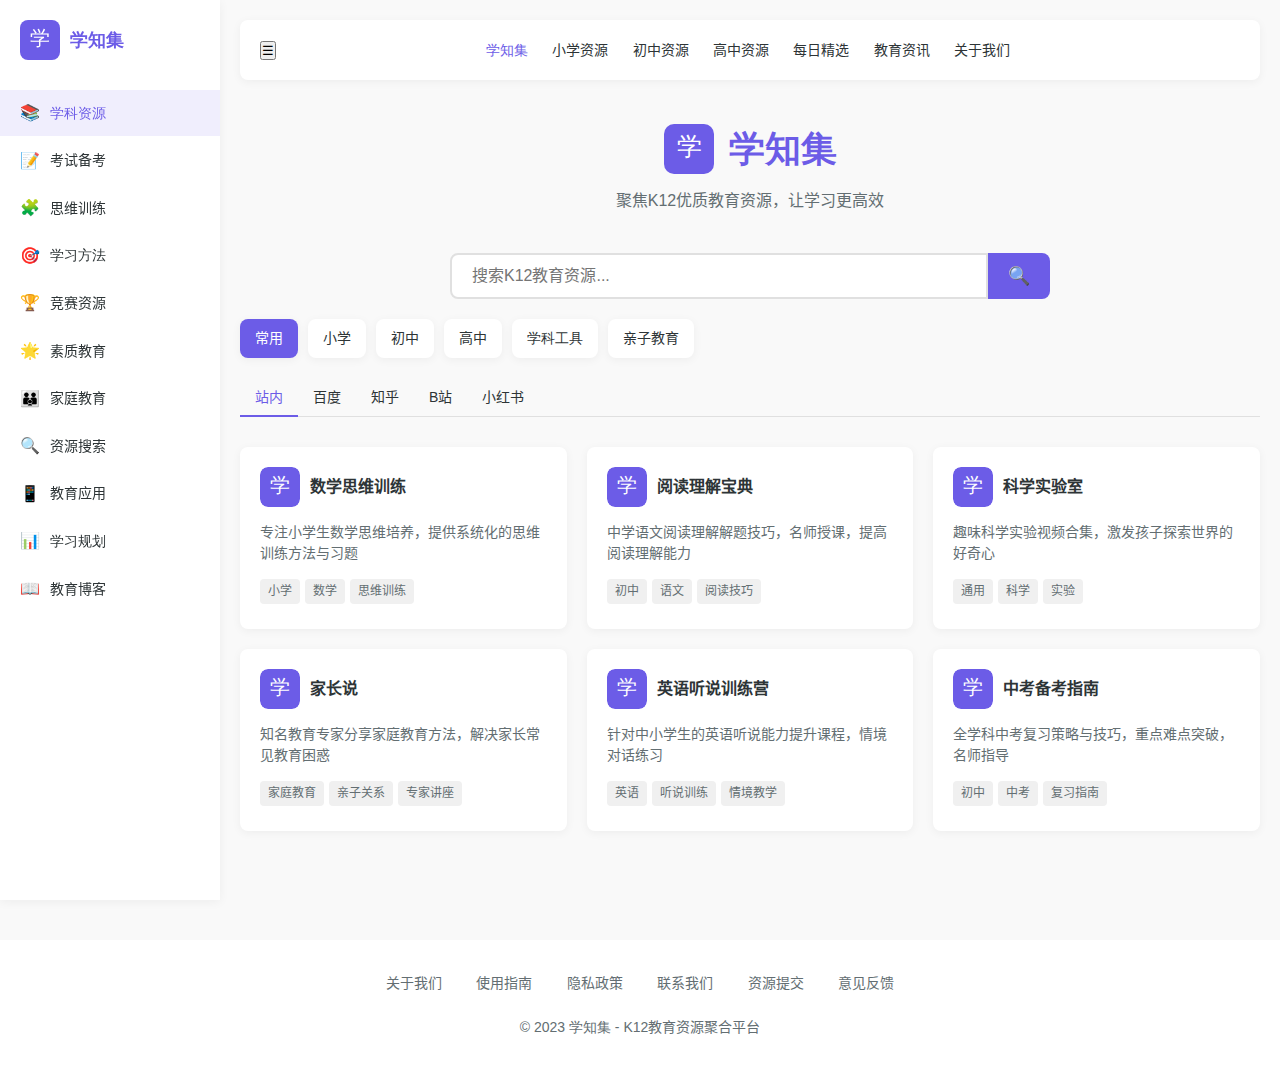
==== index.html @ e61cd176 "Update index.html" ====
<!DOCTYPE html>
<html lang="zh-CN">
<head>
    <meta charset="UTF-8">
    <meta name="viewport" content="width=device-width, initial-scale=1.0">
    <title>学知集 - K12教育资源聚合平台</title>
    <link rel="stylesheet" href="styles.css">
</head>
<body>
    <div class="container">
        <!-- 左侧导航栏 -->
        <div class="sidebar">
            <div class="logo">
                <img src="logo.svg" alt="学知集">
                <h1>学知集</h1>
            </div>
            
            <nav class="main-nav">
                <ul>
                    <li class="active"><a href="#"><span class="icon">📚</span>学科资源</a></li>
                    <li><a href="#"><span class="icon">📝</span>考试备考</a></li>
                    <li><a href="#"><span class="icon">🧩</span>思维训练</a>
                        <ul class="submenu">
                            <li><a href="#">逻辑思维</a></li>
                            <li><a href="#">创造思维</a></li>
                            <li><a href="#">数学思维</a></li>
                            <li><a href="#">科学思维</a></li>
                        </ul>
                    </li>
                    <li><a href="#"><span class="icon">🎯</span>学习方法</a></li>
                    <li><a href="#"><span class="icon">🏆</span>竞赛资源</a></li>
                    <li><a href="#"><span class="icon">🌟</span>素质教育</a>
                        <ul class="submenu">
                            <li><a href="#">艺术教育</a></li>
                            <li><a href="#">体育教育</a></li>
                            <li><a href="#">劳动教育</a></li>
                            <li><a href="#">科技教育</a></li>
                        </ul>
                    </li>
                    <li><a href="#"><span class="icon">👪</span>家庭教育</a></li>
                    <li><a href="#"><span class="icon">🔍</span>资源搜索</a></li>
                    <li><a href="#"><span class="icon">📱</span>教育应用</a></li>
                    <li><a href="#"><span class="icon">📊</span>学习规划</a></li>
                    <li><a href="#"><span class="icon">📖</span>教育博客</a></li>
                </ul>
            </nav>
        </div>

        <!-- 主内容区 -->
        <div class="main-content">
            <!-- 顶部导航 -->
            <header class="top-nav">
                <div class="nav-links">
                    <a href="#" class="active">学知集</a>
                    <a href="#">小学资源</a>
                    <a href="#">初中资源</a>
                    <a href="#">高中资源</a>
                    <a href="#">每日精选</a>
                    <a href="#">教育资讯</a>
                    <a href="about.html">关于我们</a>
                </div>
                <div class="user-area">
                    <!-- 留空，移除按钮 -->
                </div>
            </header>

            <!-- 网站logo和标语 -->
            <div class="hero">
                <div class="hero-title">
                    <img src="logo.svg" alt="学知集" class="logo-large">
                    <h1>学知集</h1>
                </div>
                <p class="tagline">聚焦K12优质教育资源，让学习更高效</p>
            </div>

            <!-- 搜索栏 -->
            <div class="search-container">
                <input type="text" placeholder="搜索K12教育资源..." class="search-input">
                <button class="search-btn">🔍</button>
            </div>

            <!-- 分类标签 -->
            <div class="category-tabs">
                <a href="#" class="tab active">常用</a>
                <a href="#" class="tab">小学</a>
                <a href="#" class="tab">初中</a>
                <a href="#" class="tab">高中</a>
                <a href="#" class="tab">学科工具</a>
                <a href="#" class="tab">亲子教育</a>
            </div>

            <!-- 搜索引擎选择 -->
            <div class="search-engines">
                <a href="#" class="engine active">站内</a>
                <a href="#" class="engine">百度</a>
                <a href="#" class="engine">知乎</a>
                <a href="#" class="engine">B站</a>
                <a href="#" class="engine">小红书</a>
            </div>

            <!-- 资源卡片展示区 -->
            <div class="resource-grid">
                <!-- 资源卡片示例 -->
                <div class="resource-card">
                    <div class="card-header">
                        <img src="logo.svg" alt="数学思维训练" class="resource-icon">
                        <h3 class="resource-title">数学思维训练</h3>
                    </div>
                    <p class="resource-desc">专注小学生数学思维培养，提供系统化的思维训练方法与习题</p>
                    <div class="resource-meta">
                        <span class="tag">小学</span>
                        <span class="tag">数学</span>
                        <span class="tag">思维训练</span>
                    </div>
                </div>

                <div class="resource-card">
                    <div class="card-header">
                        <img src="logo.svg" alt="阅读理解宝典" class="resource-icon">
                        <h3 class="resource-title">阅读理解宝典</h3>
                    </div>
                    <p class="resource-desc">中学语文阅读理解解题技巧，名师授课，提高阅读理解能力</p>
                    <div class="resource-meta">
                        <span class="tag">初中</span>
                        <span class="tag">语文</span>
                        <span class="tag">阅读技巧</span>
                    </div>
                </div>

                <div class="resource-card">
                    <div class="card-header">
                        <img src="logo.svg" alt="科学实验室" class="resource-icon">
                        <h3 class="resource-title">科学实验室</h3>
                    </div>
                    <p class="resource-desc">趣味科学实验视频合集，激发孩子探索世界的好奇心</p>
                    <div class="resource-meta">
                        <span class="tag">通用</span>
                        <span class="tag">科学</span>
                        <span class="tag">实验</span>
                    </div>
                </div>

                <div class="resource-card">
                    <div class="card-header">
                        <img src="logo.svg" alt="家长说" class="resource-icon">
                        <h3 class="resource-title">家长说</h3>
                    </div>
                    <p class="resource-desc">知名教育专家分享家庭教育方法，解决家长常见教育困惑</p>
                    <div class="resource-meta">
                        <span class="tag">家庭教育</span>
                        <span class="tag">亲子关系</span>
                        <span class="tag">专家讲座</span>
                    </div>
                </div>

                <div class="resource-card">
                    <div class="card-header">
                        <img src="logo.svg" alt="英语听说训练营" class="resource-icon">
                        <h3 class="resource-title">英语听说训练营</h3>
                    </div>
                    <p class="resource-desc">针对中小学生的英语听说能力提升课程，情境对话练习</p>
                    <div class="resource-meta">
                        <span class="tag">英语</span>
                        <span class="tag">听说训练</span>
                        <span class="tag">情境教学</span>
                    </div>
                </div>

                <div class="resource-card">
                    <div class="card-header">
                        <img src="logo.svg" alt="中考备考指南" class="resource-icon">
                        <h3 class="resource-title">中考备考指南</h3>
                    </div>
                    <p class="resource-desc">全学科中考复习策略与技巧，重点难点突破，名师指导</p>
                    <div class="resource-meta">
                        <span class="tag">初中</span>
                        <span class="tag">中考</span>
                        <span class="tag">复习指南</span>
                    </div>
                </div>
            </div>
        </div>
    </div>

    <footer class="footer">
        <div class="footer-content">
            <div class="footer-links">
                <a href="about.html">关于我们</a>
                <a href="#">使用指南</a>
                <a href="#">隐私政策</a>
                <a href="#">联系我们</a>
                <a href="#">资源提交</a>
                <a href="#">意见反馈</a>
            </div>
            <p class="copyright">© 2023 学知集 - K12教育资源聚合平台</p>
        </div>
    </footer>

    <script src="script.js"></script>
</body>
</html>
---- styles.css ----
:root {
    --primary-color: #6c5ce7;
    --secondary-color: #a29bfe;
    --text-color: #2d3436;
    --light-text: #636e72;
    --border-color: #e0e0e0;
    --bg-color: #f9f9f9;
    --card-bg: #ffffff;
    --sidebar-width: 220px;
    --header-height: 60px;
    --border-radius: 8px;
    --shadow: 0 2px 10px rgba(0, 0, 0, 0.05);
}

* {
    margin: 0;
    padding: 0;
    box-sizing: border-box;
}

body {
    font-family: 'PingFang SC', 'Microsoft YaHei', sans-serif;
    color: var(--text-color);
    background-color: var(--bg-color);
    line-height: 1.6;
}

.container {
    display: flex;
    min-height: 100vh;
}

/* 侧边栏样式 */
.sidebar {
    width: var(--sidebar-width);
    background-color: var(--card-bg);
    box-shadow: var(--shadow);
    position: fixed;
    height: 100%;
    overflow-y: auto;
    padding: 20px 0;
    z-index: 10;
}

.logo {
    display: flex;
    align-items: center;
    padding: 0 20px;
    margin-bottom: 30px;
}

.logo img {
    width: 40px;
    height: 40px;
    margin-right: 10px;
}

.logo h1 {
    font-size: 18px;
    font-weight: 600;
    color: var(--primary-color);
}

.main-nav ul {
    list-style: none;
}

.main-nav ul li {
    margin-bottom: 2px;
}

.main-nav ul li a {
    display: flex;
    align-items: center;
    padding: 10px 20px;
    color: var(--text-color);
    text-decoration: none;
    font-size: 14px;
    transition: all 0.3s;
}

.main-nav ul li a:hover,
.main-nav ul li.active a {
    background-color: rgba(108, 92, 231, 0.1);
    color: var(--primary-color);
}

.main-nav .icon {
    margin-right: 10px;
    font-size: 16px;
}

.submenu {
    padding-left: 30px;
    display: none;
}

.submenu li a {
    padding: 8px 15px;
}

/* 主内容区样式 */
.main-content {
    flex: 1;
    margin-left: var(--sidebar-width);
    padding: 20px;
}

/* 顶部导航样式 */
.top-nav {
    display: flex;
    justify-content: space-between;
    align-items: center;
    padding: 0 20px;
    height: var(--header-height);
    background-color: var(--card-bg);
    border-radius: var(--border-radius);
    box-shadow: var(--shadow);
    margin-bottom: 20px;
}

.nav-links a {
    margin-right: 20px;
    color: var(--text-color);
    text-decoration: none;
    font-size: 14px;
    transition: all 0.3s;
}

.nav-links a:hover,
.nav-links a.active {
    color: var(--primary-color);
}

.user-area .btn {
    display: none;
}

/* 网站标题和搜索区 */
.hero {
    text-align: center;
    margin: 40px 0;
}

.hero-title {
    display: flex;
    justify-content: center;
    align-items: center;
    margin-bottom: 10px;
}

.logo-large {
    width: 50px;
    height: 50px;
    margin-right: 15px;
}

.hero h1 {
    font-size: 36px;
    color: var(--primary-color);
    margin-bottom: 0;
}

.tagline {
    color: var(--light-text);
    font-size: 16px;
}

.search-container {
    display: flex;
    max-width: 600px;
    margin: 20px auto;
}

.search-input {
    flex: 1;
    padding: 12px 20px;
    border: 2px solid var(--border-color);
    border-radius: var(--border-radius) 0 0 var(--border-radius);
    font-size: 16px;
    transition: all 0.3s;
}

.search-input:focus {
    outline: none;
    border-color: var(--primary-color);
}

.search-btn {
    background-color: var(--primary-color);
    color: white;
    border: none;
    border-radius: 0 var(--border-radius) var(--border-radius) 0;
    padding: 0 20px;
    cursor: pointer;
    font-size: 18px;
    transition: all 0.3s;
}

.search-btn:hover {
    background-color: var(--secondary-color);
}

/* 分类标签 */
.category-tabs {
    display: flex;
    flex-wrap: wrap;
    gap: 10px;
    margin: 20px 0;
}

.tab {
    padding: 8px 15px;
    background-color: var(--card-bg);
    border-radius: var(--border-radius);
    color: var(--text-color);
    text-decoration: none;
    font-size: 14px;
    transition: all 0.3s;
    box-shadow: var(--shadow);
}

.tab.active,
.tab:hover {
    background-color: var(--primary-color);
    color: white;
}

/* 搜索引擎选择 */
.search-engines {
    display: flex;
    margin: 20px 0 30px;
    border-bottom: 1px solid var(--border-color);
}

.engine {
    padding: 8px 15px;
    color: var(--text-color);
    text-decoration: none;
    font-size: 14px;
    transition: all 0.3s;
    position: relative;
}

.engine.active::after,
.engine:hover::after {
    content: '';
    position: absolute;
    bottom: -1px;
    left: 0;
    width: 100%;
    height: 2px;
    background-color: var(--primary-color);
}

.engine.active,
.engine:hover {
    color: var(--primary-color);
}

/* 资源卡片样式 */
.resource-grid {
    display: grid;
    grid-template-columns: repeat(auto-fill, minmax(280px, 1fr));
    gap: 20px;
    margin-bottom: 40px;
}

.resource-card {
    background-color: var(--card-bg);
    border-radius: var(--border-radius);
    box-shadow: var(--shadow);
    padding: 20px;
    cursor: pointer;
    transition: all 0.3s;
}

.resource-card:hover {
    transform: translateY(-5px);
    box-shadow: 0 5px 15px rgba(0, 0, 0, 0.1);
}

.card-header {
    display: flex;
    align-items: center;
    margin-bottom: 15px;
}

.resource-icon {
    width: 40px;
    height: 40px;
    margin-right: 10px;
    border-radius: 8px;
}

.resource-title {
    font-size: 16px;
    font-weight: 600;
    color: var(--text-color);
}

.resource-desc {
    color: var(--light-text);
    font-size: 14px;
    margin-bottom: 15px;
    line-height: 1.5;
}

.resource-meta {
    display: flex;
    flex-wrap: wrap;
}

.tag {
    font-size: 12px;
    background-color: #f0f0f0;
    color: var(--light-text);
    padding: 3px 8px;
    border-radius: 4px;
    margin-right: 5px;
    margin-bottom: 5px;
}

/* 热门资源区 */
.section-title {
    font-size: 18px;
    margin-bottom: 20px;
    color: var(--text-color);
    position: relative;
    padding-left: 15px;
}

.section-title::before {
    content: '';
    position: absolute;
    left: 0;
    top: 50%;
    transform: translateY(-50%);
    width: 4px;
    height: 18px;
    background-color: var(--primary-color);
    border-radius: 2px;
}

.hot-resources {
    background-color: var(--card-bg);
    border-radius: var(--border-radius);
    box-shadow: var(--shadow);
    padding: 20px;
    margin-bottom: 40px;
}

.hot-item {
    display: flex;
    margin-bottom: 20px;
    padding-bottom: 20px;
    border-bottom: 1px solid var(--border-color);
}

.hot-item:last-child {
    margin-bottom: 0;
    padding-bottom: 0;
    border-bottom: none;
}

.hot-icon {
    width: 50px;
    height: 50px;
    border-radius: 8px;
    margin-right: 15px;
}

.hot-content h3 {
    font-size: 16px;
    margin-bottom: 5px;
}

.hot-content p {
    font-size: 14px;
    color: var(--light-text);
}

/* 资讯区域 */
.news-section {
    margin-bottom: 40px;
}

.news-list {
    background-color: var(--card-bg);
    border-radius: var(--border-radius);
    box-shadow: var(--shadow);
    padding: 20px;
}

.news-item {
    display: flex;
    align-items: center;
    padding: 15px 0;
    border-bottom: 1px solid var(--border-color);
}

.news-item:last-child {
    border-bottom: none;
}

.news-date {
    font-size: 14px;
    color: var(--light-text);
    margin-right: 20px;
    white-space: nowrap;
}

.news-title {
    font-size: 15px;
    font-weight: 500;
}

/* 页脚 */
.footer {
    background-color: var(--card-bg);
    padding: 30px 0;
    margin-top: 40px;
}

.footer-content {
    max-width: 1200px;
    margin: 0 auto;
    text-align: center;
}

.footer-links {
    margin-bottom: 20px;
}

.footer-links a {
    color: var(--light-text);
    text-decoration: none;
    margin: 0 15px;
    font-size: 14px;
    transition: all 0.3s;
}

.footer-links a:hover {
    color: var(--primary-color);
}

.copyright {
    font-size: 14px;
    color: var(--light-text);
}

/* 响应式设计 */
@media (max-width: 768px) {
    .sidebar {
        width: 0;
        transform: translateX(-100%);
        transition: transform 0.3s;
    }
    
    .sidebar.active {
        width: var(--sidebar-width);
        transform: translateX(0);
    }
    
    .main-content {
        margin-left: 0;
    }
    
    .resource-grid {
        grid-template-columns: repeat(auto-fill, minmax(250px, 1fr));
    }
}
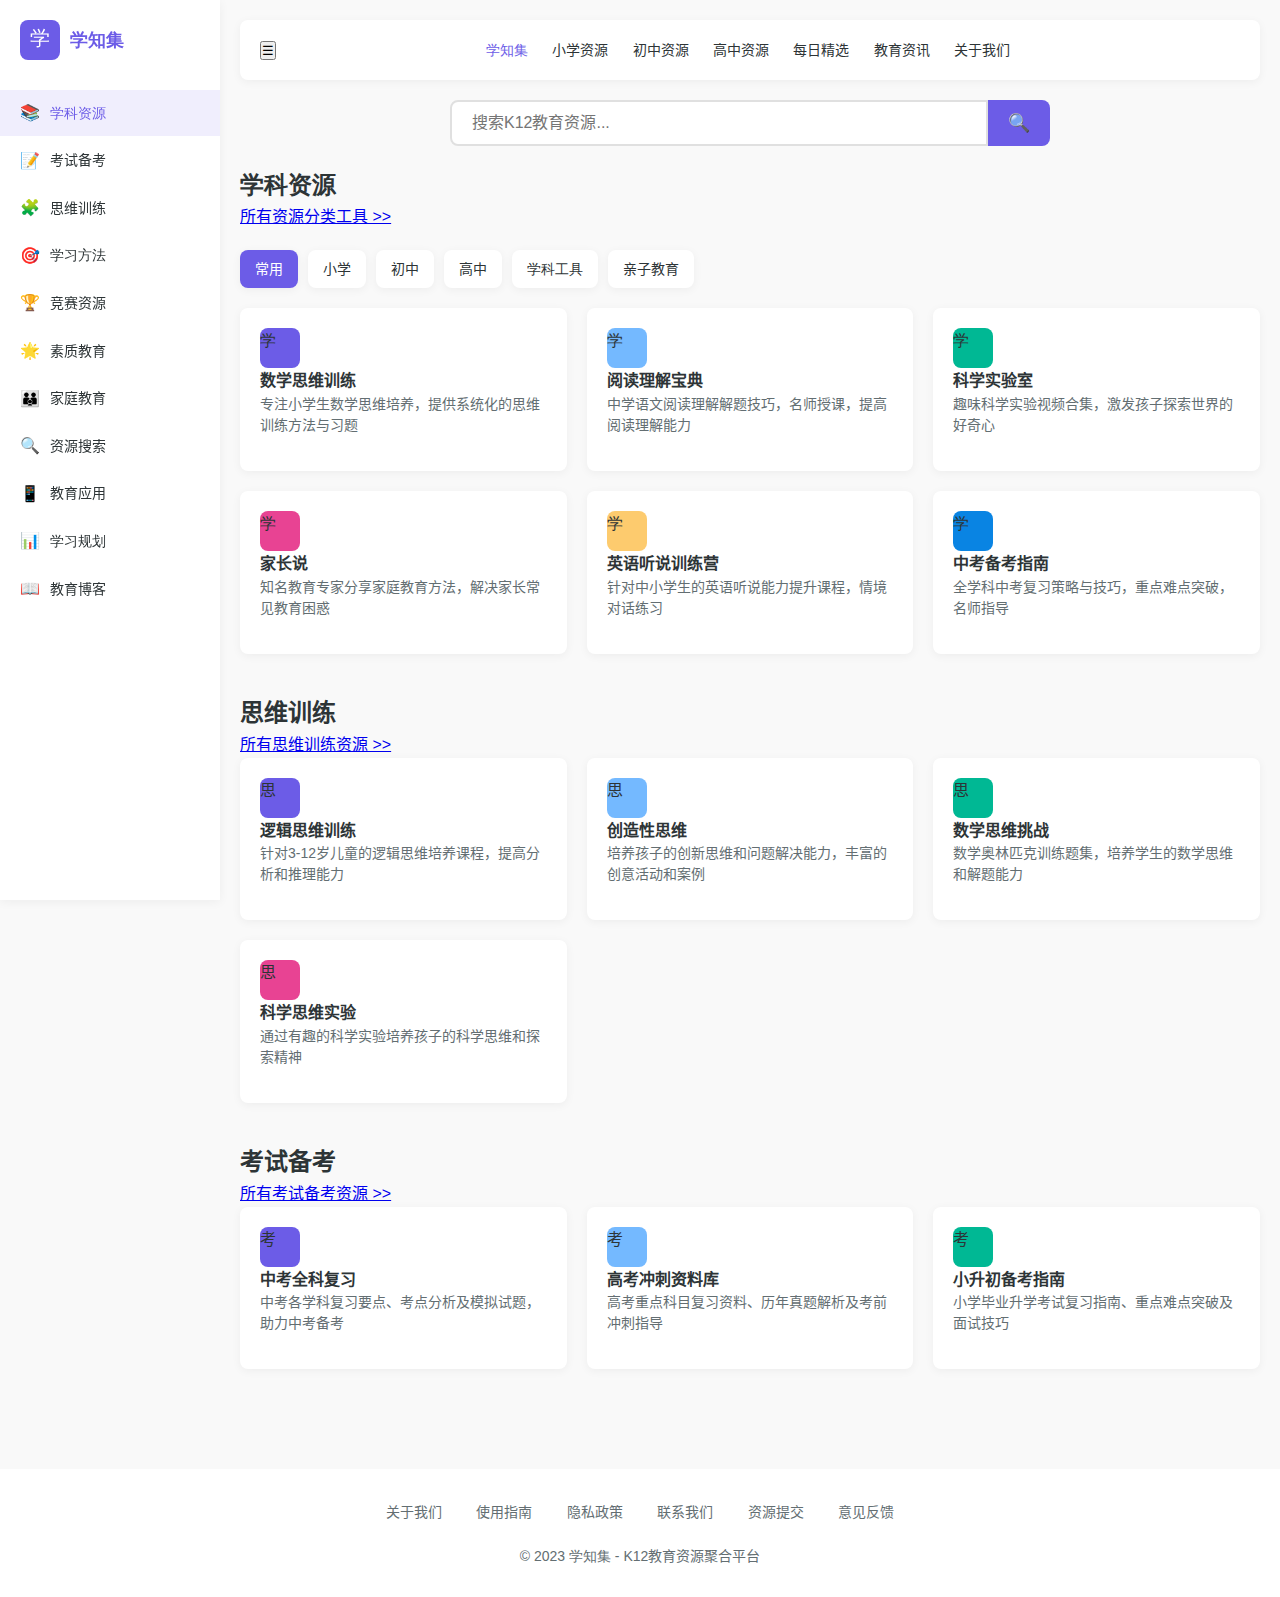
==== commit 0bc99595: "Update index.html" ====
--- a/index.html
+++ b/index.html
@@ -19,24 +19,10 @@
                 <ul>
                     <li class="active"><a href="#"><span class="icon">📚</span>学科资源</a></li>
                     <li><a href="#"><span class="icon">📝</span>考试备考</a></li>
-                    <li><a href="#"><span class="icon">🧩</span>思维训练</a>
-                        <ul class="submenu">
-                            <li><a href="#">逻辑思维</a></li>
-                            <li><a href="#">创造思维</a></li>
-                            <li><a href="#">数学思维</a></li>
-                            <li><a href="#">科学思维</a></li>
-                        </ul>
-                    </li>
+                    <li><a href="#"><span class="icon">🧩</span>思维训练</a></li>
                     <li><a href="#"><span class="icon">🎯</span>学习方法</a></li>
                     <li><a href="#"><span class="icon">🏆</span>竞赛资源</a></li>
-                    <li><a href="#"><span class="icon">🌟</span>素质教育</a>
-                        <ul class="submenu">
-                            <li><a href="#">艺术教育</a></li>
-                            <li><a href="#">体育教育</a></li>
-                            <li><a href="#">劳动教育</a></li>
-                            <li><a href="#">科技教育</a></li>
-                        </ul>
-                    </li>
+                    <li><a href="#"><span class="icon">🌟</span>素质教育</a></li>
                     <li><a href="#"><span class="icon">👪</span>家庭教育</a></li>
                     <li><a href="#"><span class="icon">🔍</span>资源搜索</a></li>
                     <li><a href="#"><span class="icon">📱</span>教育应用</a></li>
@@ -60,18 +46,9 @@
                     <a href="about.html">关于我们</a>
                 </div>
                 <div class="user-area">
-                    <!-- 留空，移除按钮 -->
+                    <!-- 用户区域内容已移除 -->
                 </div>
             </header>
-
-            <!-- 网站logo和标语 -->
-            <div class="hero">
-                <div class="hero-title">
-                    <img src="logo.svg" alt="学知集" class="logo-large">
-                    <h1>学知集</h1>
-                </div>
-                <p class="tagline">聚焦K12优质教育资源，让学习更高效</p>
-            </div>
 
             <!-- 搜索栏 -->
             <div class="search-container">
@@ -79,7 +56,15 @@
                 <button class="search-btn">🔍</button>
             </div>
 
-            <!-- 分类标签 -->
+            <!-- 资源分类标题 -->
+            <div class="category-header">
+                <h2 class="category-title">学科资源</h2>
+                <div class="category-actions">
+                    <a href="#" class="more-link">所有资源分类工具 >></a>
+                </div>
+            </div>
+
+            <!-- 分类标签 - 改为水平选项卡 -->
             <div class="category-tabs">
                 <a href="#" class="tab active">常用</a>
                 <a href="#" class="tab">小学</a>
@@ -89,93 +74,168 @@
                 <a href="#" class="tab">亲子教育</a>
             </div>
 
-            <!-- 搜索引擎选择 -->
-            <div class="search-engines">
-                <a href="#" class="engine active">站内</a>
-                <a href="#" class="engine">百度</a>
-                <a href="#" class="engine">知乎</a>
-                <a href="#" class="engine">B站</a>
-                <a href="#" class="engine">小红书</a>
-            </div>
-
-            <!-- 资源卡片展示区 -->
+            <!-- 资源卡片网格 - 使用与AI工具导航相似的布局 -->
             <div class="resource-grid">
-                <!-- 资源卡片示例 -->
-                <div class="resource-card">
-                    <div class="card-header">
-                        <img src="logo.svg" alt="数学思维训练" class="resource-icon">
+                <!-- 数学思维训练 -->
+                <div class="resource-card">
+                    <div class="resource-icon" style="background-color: #6c5ce7;">
+                        <span>学</span>
+                    </div>
+                    <div class="resource-info">
                         <h3 class="resource-title">数学思维训练</h3>
-                    </div>
-                    <p class="resource-desc">专注小学生数学思维培养，提供系统化的思维训练方法与习题</p>
-                    <div class="resource-meta">
-                        <span class="tag">小学</span>
-                        <span class="tag">数学</span>
-                        <span class="tag">思维训练</span>
-                    </div>
-                </div>
-
-                <div class="resource-card">
-                    <div class="card-header">
-                        <img src="logo.svg" alt="阅读理解宝典" class="resource-icon">
+                        <p class="resource-desc">专注小学生数学思维培养，提供系统化的思维训练方法与习题</p>
+                    </div>
+                </div>
+
+                <!-- 阅读理解宝典 -->
+                <div class="resource-card">
+                    <div class="resource-icon" style="background-color: #74b9ff;">
+                        <span>学</span>
+                    </div>
+                    <div class="resource-info">
                         <h3 class="resource-title">阅读理解宝典</h3>
-                    </div>
-                    <p class="resource-desc">中学语文阅读理解解题技巧，名师授课，提高阅读理解能力</p>
-                    <div class="resource-meta">
-                        <span class="tag">初中</span>
-                        <span class="tag">语文</span>
-                        <span class="tag">阅读技巧</span>
-                    </div>
-                </div>
-
-                <div class="resource-card">
-                    <div class="card-header">
-                        <img src="logo.svg" alt="科学实验室" class="resource-icon">
+                        <p class="resource-desc">中学语文阅读理解解题技巧，名师授课，提高阅读理解能力</p>
+                    </div>
+                </div>
+
+                <!-- 科学实验室 -->
+                <div class="resource-card">
+                    <div class="resource-icon" style="background-color: #00b894;">
+                        <span>学</span>
+                    </div>
+                    <div class="resource-info">
                         <h3 class="resource-title">科学实验室</h3>
-                    </div>
-                    <p class="resource-desc">趣味科学实验视频合集，激发孩子探索世界的好奇心</p>
-                    <div class="resource-meta">
-                        <span class="tag">通用</span>
-                        <span class="tag">科学</span>
-                        <span class="tag">实验</span>
-                    </div>
-                </div>
-
-                <div class="resource-card">
-                    <div class="card-header">
-                        <img src="logo.svg" alt="家长说" class="resource-icon">
+                        <p class="resource-desc">趣味科学实验视频合集，激发孩子探索世界的好奇心</p>
+                    </div>
+                </div>
+
+                <!-- 家长说 -->
+                <div class="resource-card">
+                    <div class="resource-icon" style="background-color: #e84393;">
+                        <span>学</span>
+                    </div>
+                    <div class="resource-info">
                         <h3 class="resource-title">家长说</h3>
-                    </div>
-                    <p class="resource-desc">知名教育专家分享家庭教育方法，解决家长常见教育困惑</p>
-                    <div class="resource-meta">
-                        <span class="tag">家庭教育</span>
-                        <span class="tag">亲子关系</span>
-                        <span class="tag">专家讲座</span>
-                    </div>
-                </div>
-
-                <div class="resource-card">
-                    <div class="card-header">
-                        <img src="logo.svg" alt="英语听说训练营" class="resource-icon">
+                        <p class="resource-desc">知名教育专家分享家庭教育方法，解决家长常见教育困惑</p>
+                    </div>
+                </div>
+
+                <!-- 英语听说训练营 -->
+                <div class="resource-card">
+                    <div class="resource-icon" style="background-color: #fdcb6e;">
+                        <span>学</span>
+                    </div>
+                    <div class="resource-info">
                         <h3 class="resource-title">英语听说训练营</h3>
-                    </div>
-                    <p class="resource-desc">针对中小学生的英语听说能力提升课程，情境对话练习</p>
-                    <div class="resource-meta">
-                        <span class="tag">英语</span>
-                        <span class="tag">听说训练</span>
-                        <span class="tag">情境教学</span>
-                    </div>
-                </div>
-
-                <div class="resource-card">
-                    <div class="card-header">
-                        <img src="logo.svg" alt="中考备考指南" class="resource-icon">
+                        <p class="resource-desc">针对中小学生的英语听说能力提升课程，情境对话练习</p>
+                    </div>
+                </div>
+
+                <!-- 中考备考指南 -->
+                <div class="resource-card">
+                    <div class="resource-icon" style="background-color: #0984e3;">
+                        <span>学</span>
+                    </div>
+                    <div class="resource-info">
                         <h3 class="resource-title">中考备考指南</h3>
-                    </div>
-                    <p class="resource-desc">全学科中考复习策略与技巧，重点难点突破，名师指导</p>
-                    <div class="resource-meta">
-                        <span class="tag">初中</span>
-                        <span class="tag">中考</span>
-                        <span class="tag">复习指南</span>
+                        <p class="resource-desc">全学科中考复习策略与技巧，重点难点突破，名师指导</p>
+                    </div>
+                </div>
+            </div>
+            
+            <!-- 第二个资源分类 -->
+            <div class="category-header">
+                <h2 class="category-title">思维训练</h2>
+                <div class="category-actions">
+                    <a href="#" class="more-link">所有思维训练资源 >></a>
+                </div>
+            </div>
+            
+            <div class="resource-grid">
+                <!-- 逻辑思维训练 -->
+                <div class="resource-card">
+                    <div class="resource-icon" style="background-color: #6c5ce7;">
+                        <span>思</span>
+                    </div>
+                    <div class="resource-info">
+                        <h3 class="resource-title">逻辑思维训练</h3>
+                        <p class="resource-desc">针对3-12岁儿童的逻辑思维培养课程，提高分析和推理能力</p>
+                    </div>
+                </div>
+                
+                <!-- 创造性思维 -->
+                <div class="resource-card">
+                    <div class="resource-icon" style="background-color: #74b9ff;">
+                        <span>思</span>
+                    </div>
+                    <div class="resource-info">
+                        <h3 class="resource-title">创造性思维</h3>
+                        <p class="resource-desc">培养孩子的创新思维和问题解决能力，丰富的创意活动和案例</p>
+                    </div>
+                </div>
+                
+                <!-- 数学思维挑战 -->
+                <div class="resource-card">
+                    <div class="resource-icon" style="background-color: #00b894;">
+                        <span>思</span>
+                    </div>
+                    <div class="resource-info">
+                        <h3 class="resource-title">数学思维挑战</h3>
+                        <p class="resource-desc">数学奥林匹克训练题集，培养学生的数学思维和解题能力</p>
+                    </div>
+                </div>
+                
+                <!-- 科学思维实验 -->
+                <div class="resource-card">
+                    <div class="resource-icon" style="background-color: #e84393;">
+                        <span>思</span>
+                    </div>
+                    <div class="resource-info">
+                        <h3 class="resource-title">科学思维实验</h3>
+                        <p class="resource-desc">通过有趣的科学实验培养孩子的科学思维和探索精神</p>
+                    </div>
+                </div>
+            </div>
+
+            <!-- 第三个资源分类 -->
+            <div class="category-header">
+                <h2 class="category-title">考试备考</h2>
+                <div class="category-actions">
+                    <a href="#" class="more-link">所有考试备考资源 >></a>
+                </div>
+            </div>
+            
+            <div class="resource-grid">
+                <!-- 中考全科复习 -->
+                <div class="resource-card">
+                    <div class="resource-icon" style="background-color: #6c5ce7;">
+                        <span>考</span>
+                    </div>
+                    <div class="resource-info">
+                        <h3 class="resource-title">中考全科复习</h3>
+                        <p class="resource-desc">中考各学科复习要点、考点分析及模拟试题，助力中考备考</p>
+                    </div>
+                </div>
+                
+                <!-- 高考冲刺 -->
+                <div class="resource-card">
+                    <div class="resource-icon" style="background-color: #74b9ff;">
+                        <span>考</span>
+                    </div>
+                    <div class="resource-info">
+                        <h3 class="resource-title">高考冲刺资料库</h3>
+                        <p class="resource-desc">高考重点科目复习资料、历年真题解析及考前冲刺指导</p>
+                    </div>
+                </div>
+                
+                <!-- 小升初备考 -->
+                <div class="resource-card">
+                    <div class="resource-icon" style="background-color: #00b894;">
+                        <span>考</span>
+                    </div>
+                    <div class="resource-info">
+                        <h3 class="resource-title">小升初备考指南</h3>
+                        <p class="resource-desc">小学毕业升学考试复习指南、重点难点突破及面试技巧</p>
                     </div>
                 </div>
             </div>
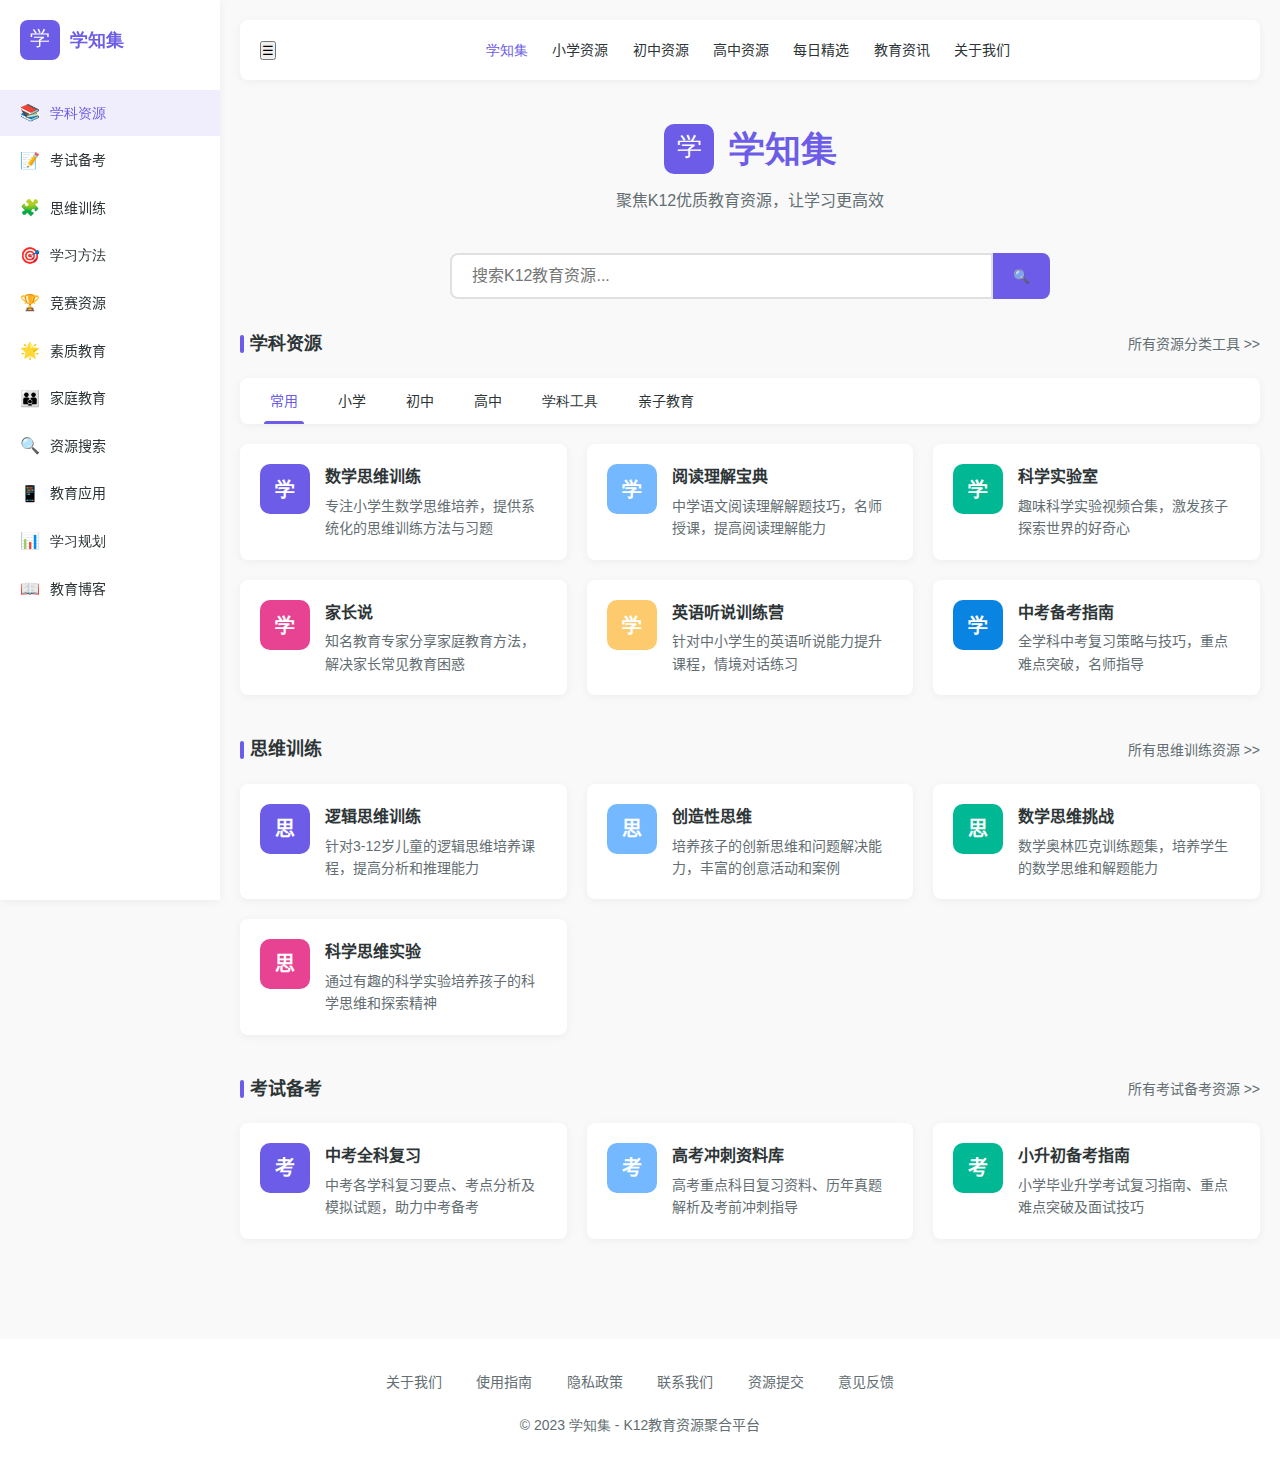
==== commit 190233b0: "Update index.html" ====
--- a/index.html
+++ b/index.html
@@ -50,6 +50,15 @@
                 </div>
             </header>
 
+            <!-- 网站logo和标语 -->
+            <div class="hero">
+                <div class="hero-title">
+                    <img src="logo.svg" alt="学知集" class="logo-large">
+                    <h1>学知集</h1>
+                </div>
+                <p class="tagline">聚焦K12优质教育资源，让学习更高效</p>
+            </div>
+
             <!-- 搜索栏 -->
             <div class="search-container">
                 <input type="text" placeholder="搜索K12教育资源..." class="search-input">
--- a/styles.css
+++ b/styles.css
@@ -190,10 +190,9 @@
     background-color: var(--primary-color);
     color: white;
     border: none;
+    padding: 0 20px;
     border-radius: 0 var(--border-radius) var(--border-radius) 0;
-    padding: 0 20px;
     cursor: pointer;
-    font-size: 18px;
     transition: all 0.3s;
 }
 
@@ -201,78 +200,85 @@
     background-color: var(--secondary-color);
 }
 
-/* 分类标签 */
+/* 分类标签和搜索引擎 */
 .category-tabs {
+    display: flex;
+    overflow-x: auto;
+    background-color: var(--card-bg);
+    border-radius: var(--border-radius);
+    box-shadow: var(--shadow);
+    margin-bottom: 20px;
+    padding: 0 10px;
+}
+
+.category-tabs .tab {
+    padding: 12px 20px;
+    color: var(--text-color);
+    text-decoration: none;
+    font-size: 14px;
+    white-space: nowrap;
+    transition: all 0.3s;
+    position: relative;
+}
+
+.category-tabs .tab.active {
+    color: var(--primary-color);
+}
+
+.category-tabs .tab.active::after {
+    content: '';
+    position: absolute;
+    bottom: 0;
+    left: 20%;
+    width: 60%;
+    height: 3px;
+    background-color: var(--primary-color);
+    border-radius: 3px 3px 0 0;
+}
+
+.category-tabs .tab:hover {
+    color: var(--primary-color);
+}
+
+.search-engines {
     display: flex;
     flex-wrap: wrap;
     gap: 10px;
-    margin: 20px 0;
-}
-
-.tab {
-    padding: 8px 15px;
-    background-color: var(--card-bg);
-    border-radius: var(--border-radius);
-    color: var(--text-color);
-    text-decoration: none;
-    font-size: 14px;
-    transition: all 0.3s;
-    box-shadow: var(--shadow);
-}
-
-.tab.active,
-.tab:hover {
+    margin-bottom: 30px;
+}
+
+.engine {
+    padding: 5px 12px;
+    background-color: var(--card-bg);
+    border-radius: 20px;
+    color: var(--text-color);
+    text-decoration: none;
+    font-size: 14px;
+    transition: all 0.3s;
+}
+
+.engine.active,
+.engine:hover {
     background-color: var(--primary-color);
     color: white;
 }
 
-/* 搜索引擎选择 */
-.search-engines {
-    display: flex;
-    margin: 20px 0 30px;
-    border-bottom: 1px solid var(--border-color);
-}
-
-.engine {
-    padding: 8px 15px;
-    color: var(--text-color);
-    text-decoration: none;
-    font-size: 14px;
-    transition: all 0.3s;
-    position: relative;
-}
-
-.engine.active::after,
-.engine:hover::after {
-    content: '';
-    position: absolute;
-    bottom: -1px;
-    left: 0;
-    width: 100%;
-    height: 2px;
-    background-color: var(--primary-color);
-}
-
-.engine.active,
-.engine:hover {
-    color: var(--primary-color);
-}
-
-/* 资源卡片样式 */
+/* 资源卡片网格 */
 .resource-grid {
     display: grid;
-    grid-template-columns: repeat(auto-fill, minmax(280px, 1fr));
+    grid-template-columns: repeat(auto-fill, minmax(300px, 1fr));
     gap: 20px;
     margin-bottom: 40px;
 }
 
 .resource-card {
+    display: flex;
     background-color: var(--card-bg);
     border-radius: var(--border-radius);
     box-shadow: var(--shadow);
     padding: 20px;
+    transition: all 0.3s;
     cursor: pointer;
-    transition: all 0.3s;
 }
 
 .resource-card:hover {
@@ -280,57 +286,57 @@
     box-shadow: 0 5px 15px rgba(0, 0, 0, 0.1);
 }
 
-.card-header {
-    display: flex;
-    align-items: center;
-    margin-bottom: 15px;
-}
-
 .resource-icon {
-    width: 40px;
-    height: 40px;
-    margin-right: 10px;
-    border-radius: 8px;
+    width: 50px;
+    height: 50px;
+    border-radius: 10px;
+    display: flex;
+    align-items: center;
+    justify-content: center;
+    margin-right: 15px;
+    flex-shrink: 0;
+}
+
+.resource-icon span {
+    color: white;
+    font-size: 20px;
+    font-weight: bold;
+}
+
+.resource-info {
+    flex: 1;
 }
 
 .resource-title {
     font-size: 16px;
     font-weight: 600;
+    margin-bottom: 5px;
     color: var(--text-color);
 }
 
 .resource-desc {
+    font-size: 14px;
     color: var(--light-text);
-    font-size: 14px;
-    margin-bottom: 15px;
-    line-height: 1.5;
-}
-
-.resource-meta {
-    display: flex;
-    flex-wrap: wrap;
-}
-
-.tag {
-    font-size: 12px;
-    background-color: #f0f0f0;
-    color: var(--light-text);
-    padding: 3px 8px;
-    border-radius: 4px;
-    margin-right: 5px;
-    margin-bottom: 5px;
-}
-
-/* 热门资源区 */
-.section-title {
+    margin: 0;
+}
+
+/* 分类标题样式 */
+.category-header {
+    display: flex;
+    justify-content: space-between;
+    align-items: center;
+    margin: 30px 0 20px;
+}
+
+.category-title {
     font-size: 18px;
-    margin-bottom: 20px;
+    font-weight: 600;
     color: var(--text-color);
     position: relative;
-    padding-left: 15px;
-}
-
-.section-title::before {
+    padding-left: 10px;
+}
+
+.category-title::before {
     content: '';
     position: absolute;
     left: 0;
@@ -342,77 +348,14 @@
     border-radius: 2px;
 }
 
-.hot-resources {
-    background-color: var(--card-bg);
-    border-radius: var(--border-radius);
-    box-shadow: var(--shadow);
-    padding: 20px;
-    margin-bottom: 40px;
-}
-
-.hot-item {
-    display: flex;
-    margin-bottom: 20px;
-    padding-bottom: 20px;
-    border-bottom: 1px solid var(--border-color);
-}
-
-.hot-item:last-child {
-    margin-bottom: 0;
-    padding-bottom: 0;
-    border-bottom: none;
-}
-
-.hot-icon {
-    width: 50px;
-    height: 50px;
-    border-radius: 8px;
-    margin-right: 15px;
-}
-
-.hot-content h3 {
-    font-size: 16px;
-    margin-bottom: 5px;
-}
-
-.hot-content p {
-    font-size: 14px;
+.more-link {
     color: var(--light-text);
-}
-
-/* 资讯区域 */
-.news-section {
-    margin-bottom: 40px;
-}
-
-.news-list {
-    background-color: var(--card-bg);
-    border-radius: var(--border-radius);
-    box-shadow: var(--shadow);
-    padding: 20px;
-}
-
-.news-item {
-    display: flex;
-    align-items: center;
-    padding: 15px 0;
-    border-bottom: 1px solid var(--border-color);
-}
-
-.news-item:last-child {
-    border-bottom: none;
-}
-
-.news-date {
-    font-size: 14px;
-    color: var(--light-text);
-    margin-right: 20px;
-    white-space: nowrap;
-}
-
-.news-title {
-    font-size: 15px;
-    font-weight: 500;
+    font-size: 14px;
+    text-decoration: none;
+}
+
+.more-link:hover {
+    color: var(--primary-color);
 }
 
 /* 页脚 */
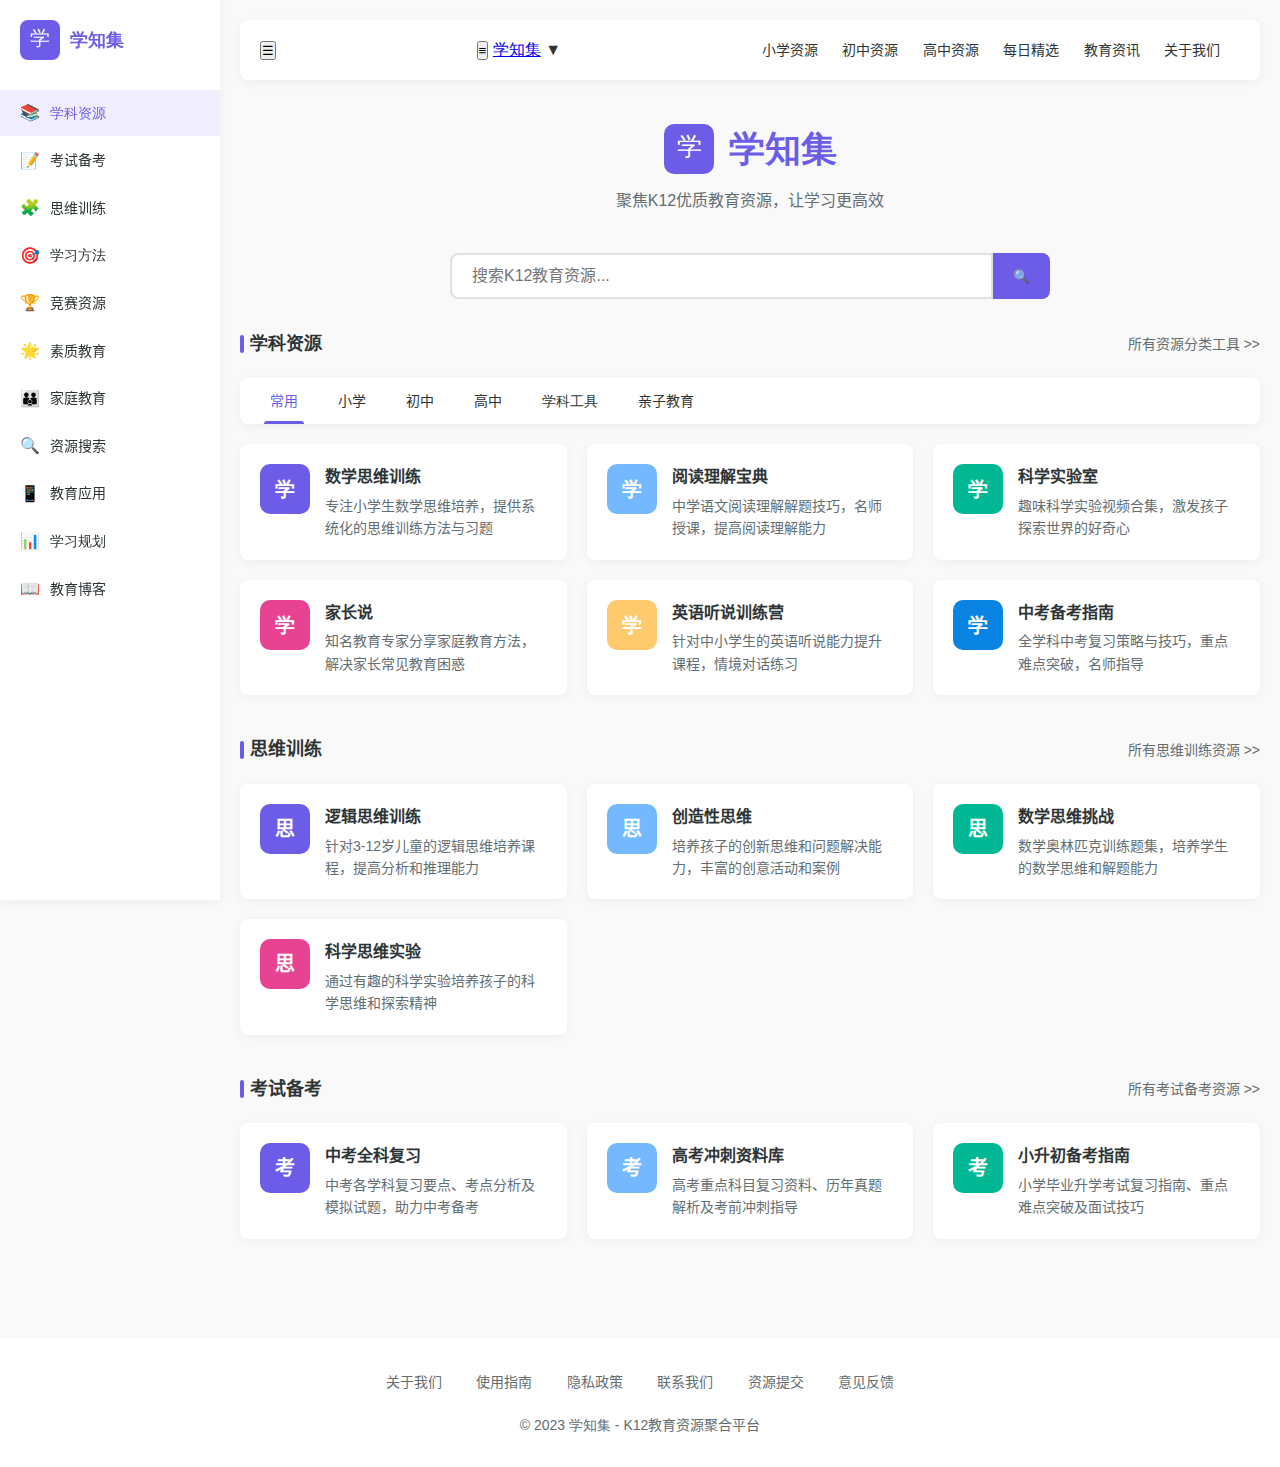
==== commit 3387ae9a: "Update index.html" ====
--- a/index.html
+++ b/index.html
@@ -36,8 +36,14 @@
         <div class="main-content">
             <!-- 顶部导航 -->
             <header class="top-nav">
+                <div class="left-nav">
+                    <button class="menu-toggle">
+                        <span class="icon">≡</span>
+                    </button>
+                    <a href="#" class="site-title">学知集</a>
+                    <span class="dropdown-icon">▼</span>
+                </div>
                 <div class="nav-links">
-                    <a href="#" class="active">学知集</a>
                     <a href="#">小学资源</a>
                     <a href="#">初中资源</a>
                     <a href="#">高中资源</a>
@@ -45,13 +51,10 @@
                     <a href="#">教育资讯</a>
                     <a href="about.html">关于我们</a>
                 </div>
-                <div class="user-area">
-                    <!-- 用户区域内容已移除 -->
-                </div>
             </header>
-
-            <!-- 网站logo和标语 -->
-            <div class="hero">
+    
+            <!-- 在搜索栏之前添加hero部分 -->
+            <div class="hero" style="display:block !important; visibility:visible !important;">
                 <div class="hero-title">
                     <img src="logo.svg" alt="学知集" class="logo-large">
                     <h1>学知集</h1>
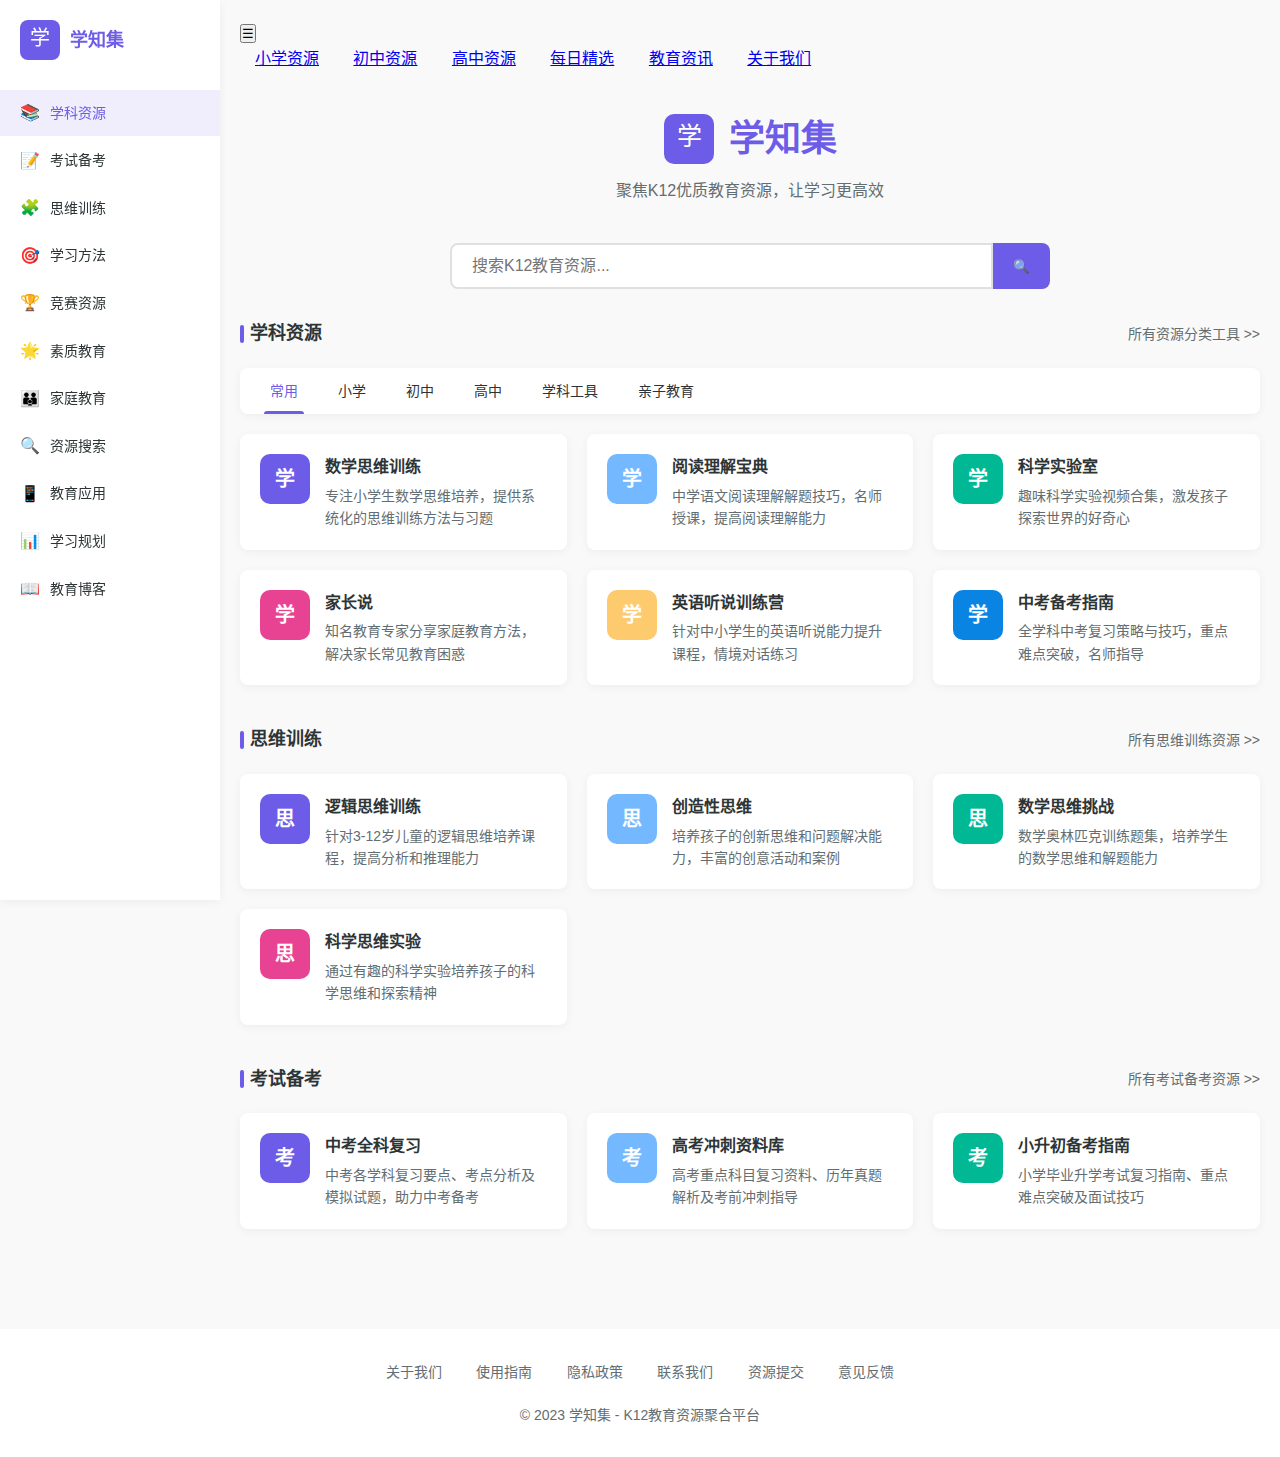
==== commit f529f5ed: "Update index.html" ====
--- a/index.html
+++ b/index.html
@@ -34,15 +34,8 @@
 
         <!-- 主内容区 -->
         <div class="main-content">
-            <!-- 顶部导航 -->
+            <!-- 顶部导航 - 简化版本 -->
             <header class="top-nav">
-                <div class="left-nav">
-                    <button class="menu-toggle">
-                        <span class="icon">≡</span>
-                    </button>
-                    <a href="#" class="site-title">学知集</a>
-                    <span class="dropdown-icon">▼</span>
-                </div>
                 <div class="nav-links">
                     <a href="#">小学资源</a>
                     <a href="#">初中资源</a>
--- a/styles.css
+++ b/styles.css
@@ -106,32 +106,37 @@
     padding: 20px;
 }
 
-/* 顶部导航样式 */
+/* 简化顶部导航样式 */
 .top-nav {
-    display: flex;
-    justify-content: space-between;
-    align-items: center;
-    padding: 0 20px;
-    height: var(--header-height);
-    background-color: var(--card-bg);
-    border-radius: var(--border-radius);
-    box-shadow: var(--shadow);
-    margin-bottom: 20px;
+    padding: 0;
+    height: 50px; /* 更合适的高度 */
+}
+
+.left-nav {
+    height: 100%;
+    padding: 0 15px;
+    display: flex;
+    align-items: center;
+}
+
+.menu-toggle {
+    width: 30px;
+    height: 30px;
+    display: flex;
+    justify-content: center;
+    align-items: center;
+    border: 1px solid #ddd;
+    border-radius: 4px;
+}
+
+.nav-links {
+    height: 100%;
 }
 
 .nav-links a {
-    margin-right: 20px;
-    color: var(--text-color);
-    text-decoration: none;
-    font-size: 14px;
-    transition: all 0.3s;
-}
-
-.nav-links a:hover,
-.nav-links a.active {
-    color: var(--primary-color);
-}
-
+    height: 100%;
+    padding: 0 15px;
+}
 .user-area .btn {
     display: none;
 }
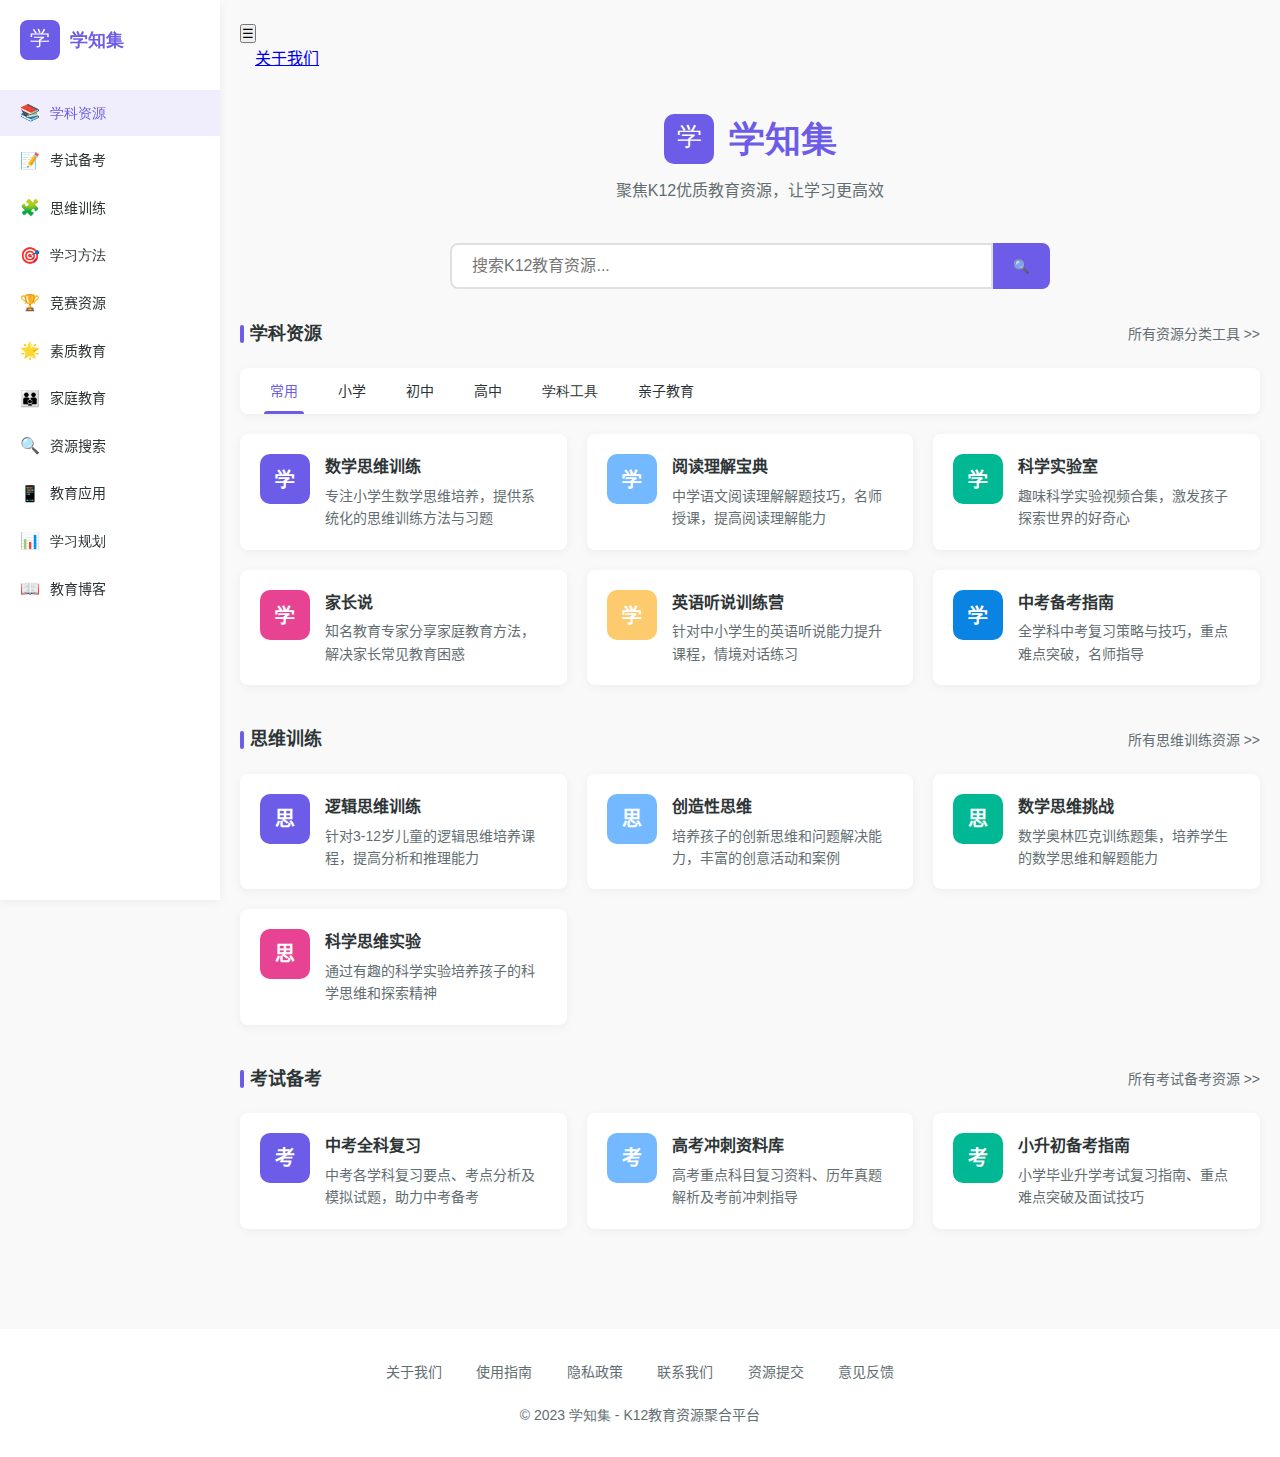
==== commit 520e5a21: "Update index.html" ====
--- a/index.html
+++ b/index.html
@@ -34,14 +34,10 @@
 
         <!-- 主内容区 -->
         <div class="main-content">
-            <!-- 顶部导航 - 简化版本 -->
+            <!-- 顶部导航 -->
             <header class="top-nav">
+                <!-- 删除left-nav部分 -->
                 <div class="nav-links">
-                    <a href="#">小学资源</a>
-                    <a href="#">初中资源</a>
-                    <a href="#">高中资源</a>
-                    <a href="#">每日精选</a>
-                    <a href="#">教育资讯</a>
                     <a href="about.html">关于我们</a>
                 </div>
             </header>
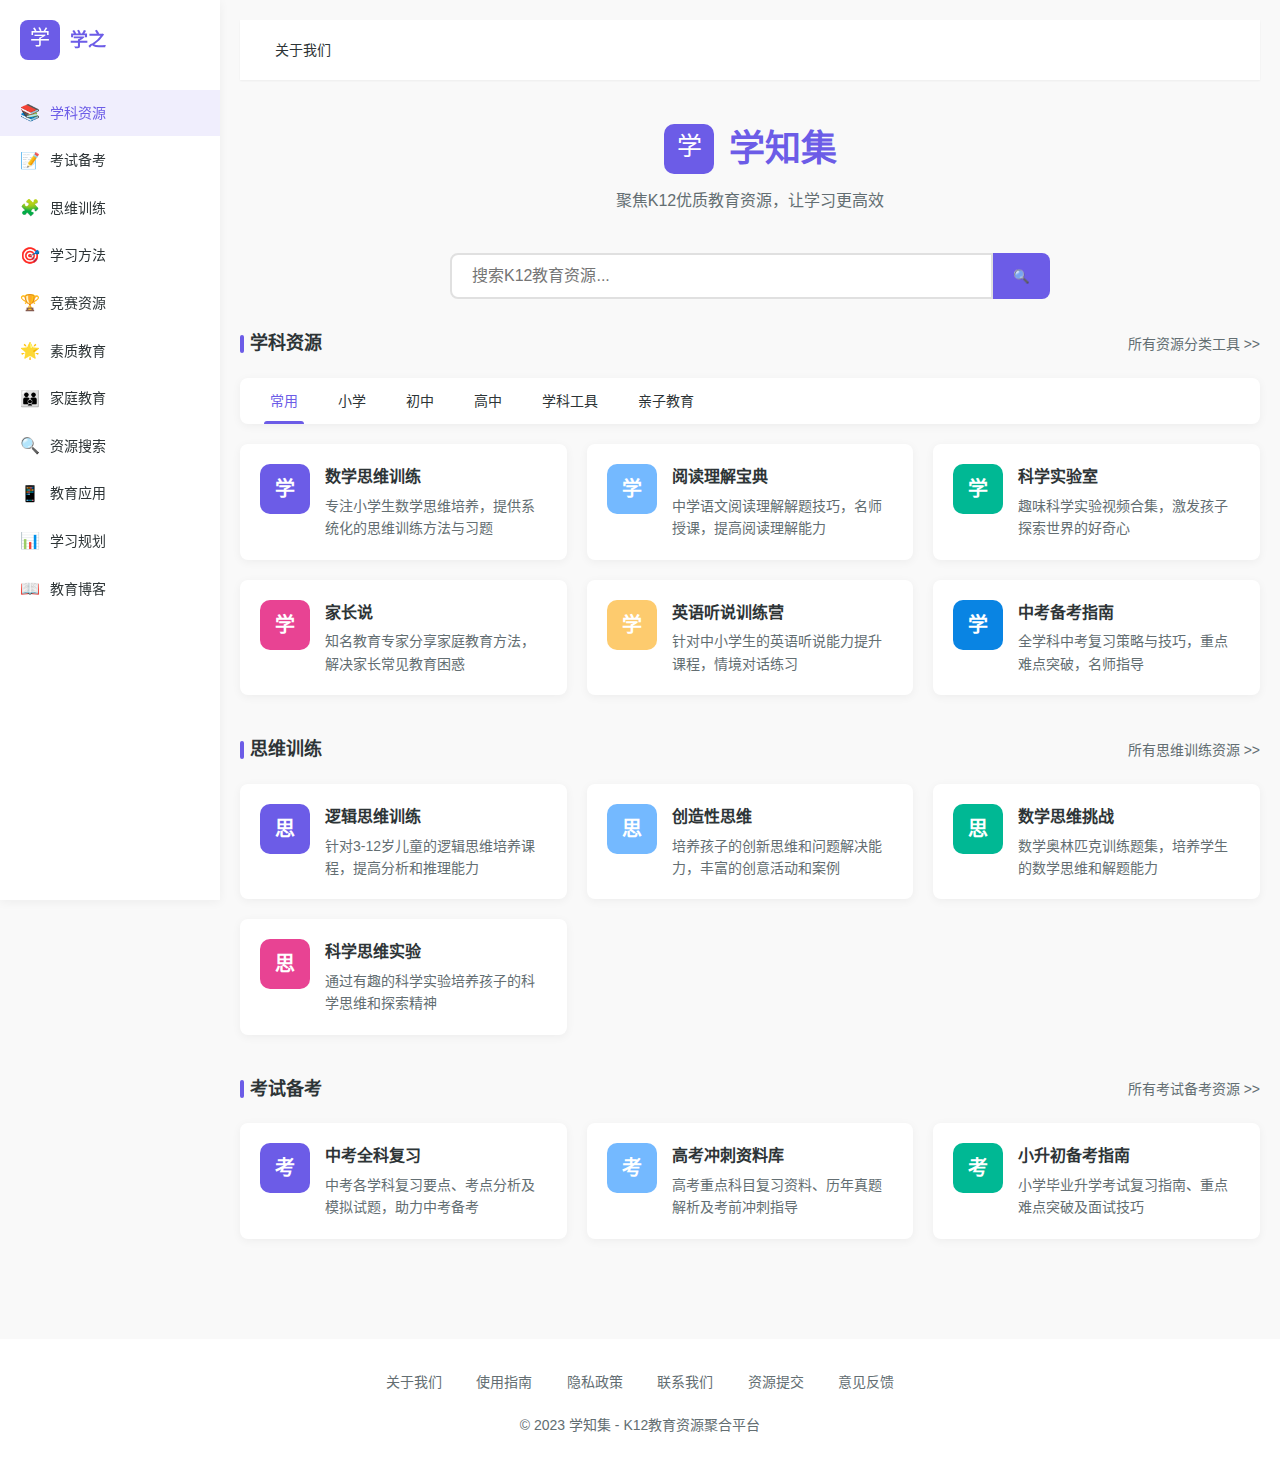
==== commit 56faa69b: "Update index.html" ====
--- a/index.html
+++ b/index.html
@@ -11,8 +11,8 @@
         <!-- 左侧导航栏 -->
         <div class="sidebar">
             <div class="logo">
-                <img src="logo.svg" alt="学知集">
-                <h1>学知集</h1>
+                <img src="logo.svg" alt="学之">
+                <h1>学之</h1>
             </div>
             
             <nav class="main-nav">
--- a/styles.css
+++ b/styles.css
@@ -106,39 +106,49 @@
     padding: 20px;
 }
 
-/* 简化顶部导航样式 */
+/* 顶部导航样式 */
 .top-nav {
-    padding: 0;
-    height: 50px; /* 更合适的高度 */
-}
-
-.left-nav {
-    height: 100%;
-    padding: 0 15px;
-    display: flex;
-    align-items: center;
-}
-
-.menu-toggle {
-    width: 30px;
-    height: 30px;
-    display: flex;
-    justify-content: center;
-    align-items: center;
-    border: 1px solid #ddd;
-    border-radius: 4px;
-}
-
+    display: flex;
+    align-items: center;
+    padding: 0 20px;
+    height: 60px;
+    background-color: white;
+    box-shadow: 0 1px 2px rgba(0, 0, 0, 0.05);
+    margin-bottom: 20px;
+}
+
+/* 显示导航链接 */
 .nav-links {
+    display: flex;
     height: 100%;
 }
 
 .nav-links a {
     height: 100%;
     padding: 0 15px;
-}
-.user-area .btn {
-    display: none;
+    color: var(--text-color);
+    text-decoration: none;
+    font-size: 14px;
+    transition: all 0.3s;
+    position: relative;
+    display: flex;
+    align-items: center;
+}
+
+.nav-links a:hover,
+.nav-links a.active {
+    color: var(--primary-color);
+}
+
+/* 可以保留高亮样式，但不一定需要下划线 */
+.nav-links a.active::after {
+    content: '';
+    position: absolute;
+    bottom: 0;
+    left: 15px;
+    right: 15px;
+    height: 2px;
+    background-color: var(--primary-color);
 }
 
 /* 网站标题和搜索区 */
@@ -418,3 +428,8 @@
         grid-template-columns: repeat(auto-fill, minmax(250px, 1fr));
     }
 }
+
+/* 添加这个来隐藏所有菜单按钮 */
+.menu-toggle, .toggle-sidebar {
+    display: none !important;
+}
